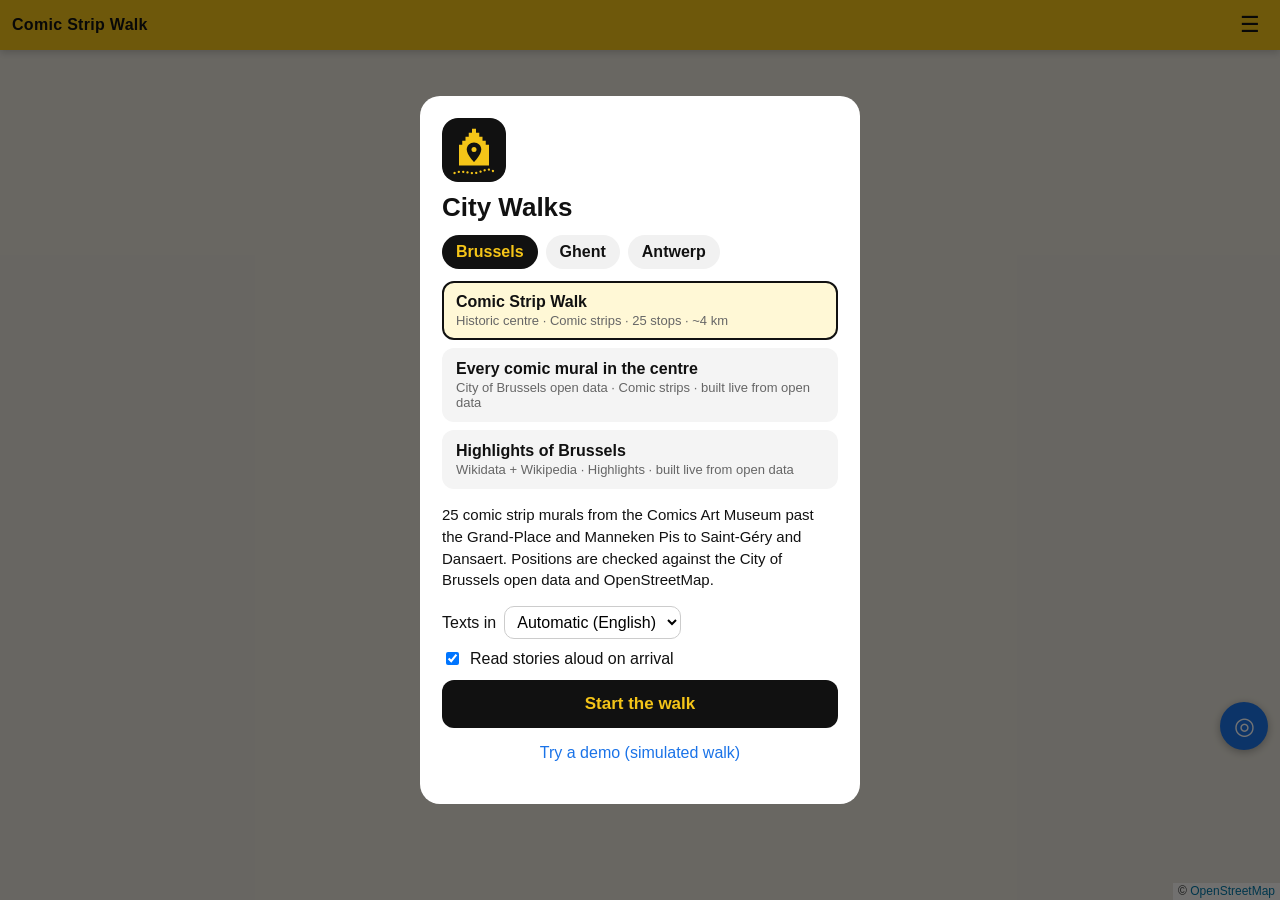
==== index.html @ b471d6e1 "Initial commit" ====
<!DOCTYPE html>
<html lang="en">
<head>
<meta charset="utf-8">
<meta http-equiv="Content-Security-Policy" content="default-src 'self'; script-src 'self'; style-src 'self'; img-src 'self' data: https://tile.openstreetmap.org https://commons.wikimedia.org https://upload.wikimedia.org https://opendata.brussels.be https://opendata.bruxelles.be https://data.stad.gent; connect-src 'self' https://tile.openstreetmap.org https://overpass-api.de https://overpass.kumi.systems https://nominatim.openstreetmap.org https://routing.openstreetmap.de https://www.wikidata.org https://query.wikidata.org https://*.wikipedia.org https://opendata.brussels.be https://opendata.bruxelles.be https://data.stad.gent; font-src 'self'; media-src 'none'; object-src 'none'; frame-src 'none'; worker-src 'self'; manifest-src 'self'; base-uri 'none'; form-action 'none'">
<meta name="referrer" content="strict-origin-when-cross-origin">
<meta name="viewport" content="width=device-width, initial-scale=1, viewport-fit=cover, maximum-scale=1">
<meta name="theme-color" content="#f5c518">
<meta name="apple-mobile-web-app-capable" content="yes">
<meta name="mobile-web-app-capable" content="yes">
<meta name="apple-mobile-web-app-status-bar-style" content="black-translucent">
<meta name="apple-mobile-web-app-title" content="City Walks">
<title>City Walks</title>
<link rel="manifest" href="manifest.webmanifest">
<link rel="icon" href="icon.svg" type="image/svg+xml">
<link rel="apple-touch-icon" href="icon-180.png">
<link rel="stylesheet" href="leaflet.css">
<link rel="stylesheet" href="app.css">
</head>
<body>
<div id="map"></div>

<header id="top">
  <div class="brand" id="brand">City Walks</div>
  <div id="progress" class="hidden">0 / 0</div>
  <button id="btnMenu" class="icon" aria-label="Menu">☰</button>
</header>

<div id="toast" class="hidden" role="status"></div>

<div id="fabs">
  <button id="btnLocate" class="fab on" aria-label="Follow my position">◎</button>
</div>

<section id="sheet" class="collapsed hidden">
  <div class="grab" id="grab"></div>
  <div id="nav">
    <div id="arrowWrap"><div id="arrow">➤</div></div>
    <div class="navtxt">
      <div id="navLabel">Next stop</div>
      <div id="navTitle">–</div>
      <div id="navDist">–</div>
    </div>
  </div>
  <div id="detail">
    <img id="dImg" class="hidden" alt="" referrerpolicy="strict-origin-when-cross-origin">
    <div id="dMeta"></div>
    <p id="dText"></p>
    <div id="dLinks" class="links"></div>
    <div class="row">
      <button id="btnPrev">‹ Prev</button>
      <button id="btnSpeak">🔊 Read</button>
      <button id="btnSeen">✓ Seen</button>
      <button id="btnNext">Next ›</button>
    </div>
  </div>
</section>

<div id="start" class="overlay">
  <div class="card">
    <div class="logo"><img src="icon.svg" alt=""></div>
    <h1 id="siteTitle">City Walks</h1>
    <div id="cityList" class="chips"></div>
    <div id="walkList" class="walks"><p class="small">Loading walks…</p></div>
    <p id="walkDesc"></p>
    <label class="chk">Texts in <select id="optLang"></select></label>
    <label class="chk"><input type="checkbox" id="optVoice" checked> Read stories aloud on arrival</label>
    <button id="btnStart" class="primary" disabled>Start the walk</button>
    <button id="btnDemo" class="link" disabled>Try a demo (simulated walk)</button>
    <div id="prep" class="small"></div>
  </div>
</div>

<div id="menu" class="overlay hidden">
  <div class="card">
    <h2>Stops</h2>
    <ol id="stopList"></ol>
    <label class="chk"><input type="checkbox" id="optVoice2"> Read aloud on arrival</label>
    <label class="chk"><input type="checkbox" id="optSights" checked> Alert me about sights on the way</label>
    <label class="chk">Texts in <select id="optLang2"></select></label>
    <div class="row">
      <button id="btnRefresh">Refresh walk data</button>
      <button id="btnReset">Reset progress</button>
    </div>
    <div class="row mt8">
      <button id="btnOtherWalk">Choose another walk</button>
      <button id="btnDebug">Debug log</button>
    </div>
    <p class="small">Open data from: map © <a href="https://www.openstreetmap.org/copyright" target="_blank" rel="noopener noreferrer">OpenStreetMap</a> contributors · texts <a href="https://www.wikipedia.org/" target="_blank" rel="noopener noreferrer">Wikipedia</a> (CC BY-SA) · places <a href="https://www.wikidata.org/" target="_blank" rel="noopener noreferrer">Wikidata</a> (CC0) · photos <a href="https://commons.wikimedia.org/" target="_blank" rel="noopener noreferrer">Wikimedia Commons</a> · <a href="https://opendata.brussels.be/" target="_blank" rel="noopener noreferrer">City of Brussels open data</a> · <a href="https://inventaris.onroerenderfgoed.be/" target="_blank" rel="noopener noreferrer">Flemish heritage inventory</a> · walking routes OSRM / FOSSGIS · addresses Nominatim</p>
    <button id="btnClose" class="primary">Close</button>
  </div>
</div>

<div id="debug" class="overlay hidden">
  <div class="card">
    <h2>Debug log</h2>
    <p class="small">Copy this and paste it into the chat with Claude. It contains your GPS positions, so don't post it publicly.</p>
    <textarea id="logText" readonly></textarea>
    <div class="row">
      <button id="btnCopyLog">Copy log</button>
      <button id="btnTestSpeech">Test speech</button>
      <button id="btnTestSources">Test data sources</button>
      <button id="btnClearLog">Clear</button>
    </div>
    <button id="btnCloseDebug" class="primary">Close</button>
  </div>
</div>

<script src="leaflet.js"></script>
<script src="util.js"></script>
<script src="sources.js"></script>
<script src="schema.js"></script>
<script src="app.js"></script>
</body>
</html>
---- leaflet.css ----
/* required styles */

.leaflet-pane,
.leaflet-tile,
.leaflet-marker-icon,
.leaflet-marker-shadow,
.leaflet-tile-container,
.leaflet-pane > svg,
.leaflet-pane > canvas,
.leaflet-zoom-box,
.leaflet-image-layer,
.leaflet-layer {
	position: absolute;
	left: 0;
	top: 0;
	}
.leaflet-container {
	overflow: hidden;
	}
.leaflet-tile,
.leaflet-marker-icon,
.leaflet-marker-shadow {
	-webkit-user-select: none;
	   -moz-user-select: none;
	        user-select: none;
	  -webkit-user-drag: none;
	}
/* Prevents IE11 from highlighting tiles in blue */
.leaflet-tile::selection {
	background: transparent;
}
/* Safari renders non-retina tile on retina better with this, but Chrome is worse */
.leaflet-safari .leaflet-tile {
	image-rendering: -webkit-optimize-contrast;
	}
/* hack that prevents hw layers "stretching" when loading new tiles */
.leaflet-safari .leaflet-tile-container {
	width: 1600px;
	height: 1600px;
	-webkit-transform-origin: 0 0;
	}
.leaflet-marker-icon,
.leaflet-marker-shadow {
	display: block;
	}
/* .leaflet-container svg: reset svg max-width decleration shipped in Joomla! (joomla.org) 3.x */
/* .leaflet-container img: map is broken in FF if you have max-width: 100% on tiles */
.leaflet-container .leaflet-overlay-pane svg {
	max-width: none !important;
	max-height: none !important;
	}
.leaflet-container .leaflet-marker-pane img,
.leaflet-container .leaflet-shadow-pane img,
.leaflet-container .leaflet-tile-pane img,
.leaflet-container img.leaflet-image-layer,
.leaflet-container .leaflet-tile {
	max-width: none !important;
	max-height: none !important;
	width: auto;
	padding: 0;
	}

.leaflet-container img.leaflet-tile {
	/* See: https://bugs.chromium.org/p/chromium/issues/detail?id=600120 */
	mix-blend-mode: plus-lighter;
}

.leaflet-container.leaflet-touch-zoom {
	-ms-touch-action: pan-x pan-y;
	touch-action: pan-x pan-y;
	}
.leaflet-container.leaflet-touch-drag {
	-ms-touch-action: pinch-zoom;
	/* Fallback for FF which doesn't support pinch-zoom */
	touch-action: none;
	touch-action: pinch-zoom;
}
.leaflet-container.leaflet-touch-drag.leaflet-touch-zoom {
	-ms-touch-action: none;
	touch-action: none;
}
.leaflet-container {
	-webkit-tap-highlight-color: transparent;
}
.leaflet-container a {
	-webkit-tap-highlight-color: rgba(51, 181, 229, 0.4);
}
.leaflet-tile {
	filter: inherit;
	visibility: hidden;
	}
.leaflet-tile-loaded {
	visibility: inherit;
	}
.leaflet-zoom-box {
	width: 0;
	height: 0;
	-moz-box-sizing: border-box;
	     box-sizing: border-box;
	z-index: 800;
	}
/* workaround for https://bugzilla.mozilla.org/show_bug.cgi?id=888319 */
.leaflet-overlay-pane svg {
	-moz-user-select: none;
	}

.leaflet-pane         { z-index: 400; }

.leaflet-tile-pane    { z-index: 200; }
.leaflet-overlay-pane { z-index: 400; }
.leaflet-shadow-pane  { z-index: 500; }
.leaflet-marker-pane  { z-index: 600; }
.leaflet-tooltip-pane   { z-index: 650; }
.leaflet-popup-pane   { z-index: 700; }

.leaflet-map-pane canvas { z-index: 100; }
.leaflet-map-pane svg    { z-index: 200; }

.leaflet-vml-shape {
	width: 1px;
	height: 1px;
	}
.lvml {
	behavior: url(#default#VML);
	display: inline-block;
	position: absolute;
	}


/* control positioning */

.leaflet-control {
	position: relative;
	z-index: 800;
	pointer-events: visiblePainted; /* IE 9-10 doesn't have auto */
	pointer-events: auto;
	}
.leaflet-top,
.leaflet-bottom {
	position: absolute;
	z-index: 1000;
	pointer-events: none;
	}
.leaflet-top {
	top: 0;
	}
.leaflet-right {
	right: 0;
	}
.leaflet-bottom {
	bottom: 0;
	}
.leaflet-left {
	left: 0;
	}
.leaflet-control {
	float: left;
	clear: both;
	}
.leaflet-right .leaflet-control {
	float: right;
	}
.leaflet-top .leaflet-control {
	margin-top: 10px;
	}
.leaflet-bottom .leaflet-control {
	margin-bottom: 10px;
	}
.leaflet-left .leaflet-control {
	margin-left: 10px;
	}
.leaflet-right .leaflet-control {
	margin-right: 10px;
	}


/* zoom and fade animations */

.leaflet-fade-anim .leaflet-popup {
	opacity: 0;
	-webkit-transition: opacity 0.2s linear;
	   -moz-transition: opacity 0.2s linear;
	        transition: opacity 0.2s linear;
	}
.leaflet-fade-anim .leaflet-map-pane .leaflet-popup {
	opacity: 1;
	}
.leaflet-zoom-animated {
	-webkit-transform-origin: 0 0;
	    -ms-transform-origin: 0 0;
	        transform-origin: 0 0;
	}
svg.leaflet-zoom-animated {
	will-change: transform;
}

.leaflet-zoom-anim .leaflet-zoom-animated {
	-webkit-transition: -webkit-transform 0.25s cubic-bezier(0,0,0.25,1);
	   -moz-transition:    -moz-transform 0.25s cubic-bezier(0,0,0.25,1);
	        transition:         transform 0.25s cubic-bezier(0,0,0.25,1);
	}
.leaflet-zoom-anim .leaflet-tile,
.leaflet-pan-anim .leaflet-tile {
	-webkit-transition: none;
	   -moz-transition: none;
	        transition: none;
	}

.leaflet-zoom-anim .leaflet-zoom-hide {
	visibility: hidden;
	}


/* cursors */

.leaflet-interactive {
	cursor: pointer;
	}
.leaflet-grab {
	cursor: -webkit-grab;
	cursor:    -moz-grab;
	cursor:         grab;
	}
.leaflet-crosshair,
.leaflet-crosshair .leaflet-interactive {
	cursor: crosshair;
	}
.leaflet-popup-pane,
.leaflet-control {
	cursor: auto;
	}
.leaflet-dragging .leaflet-grab,
.leaflet-dragging .leaflet-grab .leaflet-interactive,
.leaflet-dragging .leaflet-marker-draggable {
	cursor: move;
	cursor: -webkit-grabbing;
	cursor:    -moz-grabbing;
	cursor:         grabbing;
	}

/* marker & overlays interactivity */
.leaflet-marker-icon,
.leaflet-marker-shadow,
.leaflet-image-layer,
.leaflet-pane > svg path,
.leaflet-tile-container {
	pointer-events: none;
	}

.leaflet-marker-icon.leaflet-interactive,
.leaflet-image-layer.leaflet-interactive,
.leaflet-pane > svg path.leaflet-interactive,
svg.leaflet-image-layer.leaflet-interactive path {
	pointer-events: visiblePainted; /* IE 9-10 doesn't have auto */
	pointer-events: auto;
	}

/* visual tweaks */

.leaflet-container {
	background: #ddd;
	outline-offset: 1px;
	}
.leaflet-container a {
	color: #0078A8;
	}
.leaflet-zoom-box {
	border: 2px dotted #38f;
	background: rgba(255,255,255,0.5);
	}


/* general typography */
.leaflet-container {
	font-family: "Helvetica Neue", Arial, Helvetica, sans-serif;
	font-size: 12px;
	font-size: 0.75rem;
	line-height: 1.5;
	}


/* general toolbar styles */

.leaflet-bar {
	box-shadow: 0 1px 5px rgba(0,0,0,0.65);
	border-radius: 4px;
	}
.leaflet-bar a {
	background-color: #fff;
	border-bottom: 1px solid #ccc;
	width: 26px;
	height: 26px;
	line-height: 26px;
	display: block;
	text-align: center;
	text-decoration: none;
	color: black;
	}
.leaflet-bar a,
.leaflet-control-layers-toggle {
	background-position: 50% 50%;
	background-repeat: no-repeat;
	display: block;
	}
.leaflet-bar a:hover,
.leaflet-bar a:focus {
	background-color: #f4f4f4;
	}
.leaflet-bar a:first-child {
	border-top-left-radius: 4px;
	border-top-right-radius: 4px;
	}
.leaflet-bar a:last-child {
	border-bottom-left-radius: 4px;
	border-bottom-right-radius: 4px;
	border-bottom: none;
	}
.leaflet-bar a.leaflet-disabled {
	cursor: default;
	background-color: #f4f4f4;
	color: #bbb;
	}

.leaflet-touch .leaflet-bar a {
	width: 30px;
	height: 30px;
	line-height: 30px;
	}
.leaflet-touch .leaflet-bar a:first-child {
	border-top-left-radius: 2px;
	border-top-right-radius: 2px;
	}
.leaflet-touch .leaflet-bar a:last-child {
	border-bottom-left-radius: 2px;
	border-bottom-right-radius: 2px;
	}

/* zoom control */

.leaflet-control-zoom-in,
.leaflet-control-zoom-out {
	font: bold 18px 'Lucida Console', Monaco, monospace;
	text-indent: 1px;
	}

.leaflet-touch .leaflet-control-zoom-in, .leaflet-touch .leaflet-control-zoom-out  {
	font-size: 22px;
	}


/* layers control */

.leaflet-control-layers {
	box-shadow: 0 1px 5px rgba(0,0,0,0.4);
	background: #fff;
	border-radius: 5px;
	}
.leaflet-control-layers-toggle {
	background-image: url(images/layers.png);
	width: 36px;
	height: 36px;
	}
.leaflet-retina .leaflet-control-layers-toggle {
	background-image: url(images/layers-2x.png);
	background-size: 26px 26px;
	}
.leaflet-touch .leaflet-control-layers-toggle {
	width: 44px;
	height: 44px;
	}
.leaflet-control-layers .leaflet-control-layers-list,
.leaflet-control-layers-expanded .leaflet-control-layers-toggle {
	display: none;
	}
.leaflet-control-layers-expanded .leaflet-control-layers-list {
	display: block;
	position: relative;
	}
.leaflet-control-layers-expanded {
	padding: 6px 10px 6px 6px;
	color: #333;
	background: #fff;
	}
.leaflet-control-layers-scrollbar {
	overflow-y: scroll;
	overflow-x: hidden;
	padding-right: 5px;
	}
.leaflet-control-layers-selector {
	margin-top: 2px;
	position: relative;
	top: 1px;
	}
.leaflet-control-layers label {
	display: block;
	font-size: 13px;
	font-size: 1.08333em;
	}
.leaflet-control-layers-separator {
	height: 0;
	border-top: 1px solid #ddd;
	margin: 5px -10px 5px -6px;
	}

/* Default icon URLs */
.leaflet-default-icon-path { /* used only in path-guessing heuristic, see L.Icon.Default */
	background-image: url(images/marker-icon.png);
	}


/* attribution and scale controls */

.leaflet-container .leaflet-control-attribution {
	background: #fff;
	background: rgba(255, 255, 255, 0.8);
	margin: 0;
	}
.leaflet-control-attribution,
.leaflet-control-scale-line {
	padding: 0 5px;
	color: #333;
	line-height: 1.4;
	}
.leaflet-control-attribution a {
	text-decoration: none;
	}
.leaflet-control-attribution a:hover,
.leaflet-control-attribution a:focus {
	text-decoration: underline;
	}
.leaflet-attribution-flag {
	display: inline !important;
	vertical-align: baseline !important;
	width: 1em;
	height: 0.6669em;
	}
.leaflet-left .leaflet-control-scale {
	margin-left: 5px;
	}
.leaflet-bottom .leaflet-control-scale {
	margin-bottom: 5px;
	}
.leaflet-control-scale-line {
	border: 2px solid #777;
	border-top: none;
	line-height: 1.1;
	padding: 2px 5px 1px;
	white-space: nowrap;
	-moz-box-sizing: border-box;
	     box-sizing: border-box;
	background: rgba(255, 255, 255, 0.8);
	text-shadow: 1px 1px #fff;
	}
.leaflet-control-scale-line:not(:first-child) {
	border-top: 2px solid #777;
	border-bottom: none;
	margin-top: -2px;
	}
.leaflet-control-scale-line:not(:first-child):not(:last-child) {
	border-bottom: 2px solid #777;
	}

.leaflet-touch .leaflet-control-attribution,
.leaflet-touch .leaflet-control-layers,
.leaflet-touch .leaflet-bar {
	box-shadow: none;
	}
.leaflet-touch .leaflet-control-layers,
.leaflet-touch .leaflet-bar {
	border: 2px solid rgba(0,0,0,0.2);
	background-clip: padding-box;
	}


/* popup */

.leaflet-popup {
	position: absolute;
	text-align: center;
	margin-bottom: 20px;
	}
.leaflet-popup-content-wrapper {
	padding: 1px;
	text-align: left;
	border-radius: 12px;
	}
.leaflet-popup-content {
	margin: 13px 24px 13px 20px;
	line-height: 1.3;
	font-size: 13px;
	font-size: 1.08333em;
	min-height: 1px;
	}
.leaflet-popup-content p {
	margin: 17px 0;
	margin: 1.3em 0;
	}
.leaflet-popup-tip-container {
	width: 40px;
	height: 20px;
	position: absolute;
	left: 50%;
	margin-top: -1px;
	margin-left: -20px;
	overflow: hidden;
	pointer-events: none;
	}
.leaflet-popup-tip {
	width: 17px;
	height: 17px;
	padding: 1px;

	margin: -10px auto 0;
	pointer-events: auto;

	-webkit-transform: rotate(45deg);
	   -moz-transform: rotate(45deg);
	    -ms-transform: rotate(45deg);
	        transform: rotate(45deg);
	}
.leaflet-popup-content-wrapper,
.leaflet-popup-tip {
	background: white;
	color: #333;
	box-shadow: 0 3px 14px rgba(0,0,0,0.4);
	}
.leaflet-container a.leaflet-popup-close-button {
	position: absolute;
	top: 0;
	right: 0;
	border: none;
	text-align: center;
	width: 24px;
	height: 24px;
	font: 16px/24px Tahoma, Verdana, sans-serif;
	color: #757575;
	text-decoration: none;
	background: transparent;
	}
.leaflet-container a.leaflet-popup-close-button:hover,
.leaflet-container a.leaflet-popup-close-button:focus {
	color: #585858;
	}
.leaflet-popup-scrolled {
	overflow: auto;
	}

.leaflet-oldie .leaflet-popup-content-wrapper {
	-ms-zoom: 1;
	}
.leaflet-oldie .leaflet-popup-tip {
	width: 24px;
	margin: 0 auto;

	-ms-filter: "progid:DXImageTransform.Microsoft.Matrix(M11=0.70710678, M12=0.70710678, M21=-0.70710678, M22=0.70710678)";
	filter: progid:DXImageTransform.Microsoft.Matrix(M11=0.70710678, M12=0.70710678, M21=-0.70710678, M22=0.70710678);
	}

.leaflet-oldie .leaflet-control-zoom,
.leaflet-oldie .leaflet-control-layers,
.leaflet-oldie .leaflet-popup-content-wrapper,
.leaflet-oldie .leaflet-popup-tip {
	border: 1px solid #999;
	}


/* div icon */

.leaflet-div-icon {
	background: #fff;
	border: 1px solid #666;
	}


/* Tooltip */
/* Base styles for the element that has a tooltip */
.leaflet-tooltip {
	position: absolute;
	padding: 6px;
	background-color: #fff;
	border: 1px solid #fff;
	border-radius: 3px;
	color: #222;
	white-space: nowrap;
	-webkit-user-select: none;
	-moz-user-select: none;
	-ms-user-select: none;
	user-select: none;
	pointer-events: none;
	box-shadow: 0 1px 3px rgba(0,0,0,0.4);
	}
.leaflet-tooltip.leaflet-interactive {
	cursor: pointer;
	pointer-events: auto;
	}
.leaflet-tooltip-top:before,
.leaflet-tooltip-bottom:before,
.leaflet-tooltip-left:before,
.leaflet-tooltip-right:before {
	position: absolute;
	pointer-events: none;
	border: 6px solid transparent;
	background: transparent;
	content: "";
	}

/* Directions */

.leaflet-tooltip-bottom {
	margin-top: 6px;
}
.leaflet-tooltip-top {
	margin-top: -6px;
}
.leaflet-tooltip-bottom:before,
.leaflet-tooltip-top:before {
	left: 50%;
	margin-left: -6px;
	}
.leaflet-tooltip-top:before {
	bottom: 0;
	margin-bottom: -12px;
	border-top-color: #fff;
	}
.leaflet-tooltip-bottom:before {
	top: 0;
	margin-top: -12px;
	margin-left: -6px;
	border-bottom-color: #fff;
	}
.leaflet-tooltip-left {
	margin-left: -6px;
}
.leaflet-tooltip-right {
	margin-left: 6px;
}
.leaflet-tooltip-left:before,
.leaflet-tooltip-right:before {
	top: 50%;
	margin-top: -6px;
	}
.leaflet-tooltip-left:before {
	right: 0;
	margin-right: -12px;
	border-left-color: #fff;
	}
.leaflet-tooltip-right:before {
	left: 0;
	margin-left: -12px;
	border-right-color: #fff;
	}

/* Printing */

@media print {
	/* Prevent printers from removing background-images of controls. */
	.leaflet-control {
		-webkit-print-color-adjust: exact;
		print-color-adjust: exact;
		}
	}
---- app.css ----
:root{--y:#f5c518;--ink:#111;--bg:#fff;--mut:#666;--blue:#1a73e8;--green:#1e9e55;
  --st:env(safe-area-inset-top,0px);--sb:env(safe-area-inset-bottom,0px)}
*{box-sizing:border-box}
html,body{margin:0;height:100%;font-family:-apple-system,BlinkMacSystemFont,"Segoe UI",Roboto,sans-serif;color:var(--ink);overscroll-behavior:none}
#map{position:fixed;inset:0;background:#e8e4da}
button{font:inherit;cursor:pointer;border:0;border-radius:12px;padding:10px 12px;background:#eee;color:var(--ink)}
button:active{transform:scale(.97)}
.hidden{display:none!important}
#top{position:fixed;left:0;right:0;top:0;z-index:1000;display:flex;align-items:center;gap:10px;
  padding:calc(var(--st) + 8px) 12px 8px;background:var(--y);box-shadow:0 2px 8px rgba(0,0,0,.2)}
#top .brand{font-weight:800;letter-spacing:.3px;flex:1}
#progress{font-weight:700;background:#111;color:var(--y);border-radius:999px;padding:3px 10px;font-size:14px}
button.icon{background:transparent;font-size:22px;padding:4px 8px}
#toast{position:fixed;z-index:1001;left:12px;right:12px;top:calc(var(--st) + 60px);background:#111;color:#fff;
  border-radius:14px;padding:12px 14px;box-shadow:0 6px 20px rgba(0,0,0,.3);font-size:15px;line-height:1.35}
#toast b{color:var(--y)}
#toast .tmore{display:block;margin-top:6px;color:#9cf;font-size:13px}
#fabs{position:fixed;right:12px;z-index:999;bottom:calc(var(--sb) + 150px)}
.fab{width:48px;height:48px;border-radius:50%;background:#fff;box-shadow:0 2px 8px rgba(0,0,0,.3);font-size:24px;padding:0}
.fab.on{background:var(--blue);color:#fff}
#sheet{position:fixed;left:0;right:0;bottom:0;z-index:1000;background:var(--bg);border-radius:18px 18px 0 0;
  box-shadow:0 -4px 18px rgba(0,0,0,.25);padding:6px 14px calc(var(--sb) + 12px);max-height:72vh;overflow:auto;transition:max-height .25s}
#sheet.collapsed #detail{display:none}
.grab{width:44px;height:5px;border-radius:3px;background:#ccc;margin:2px auto 8px}
#nav{display:flex;align-items:center;gap:14px}
#arrowWrap{width:58px;height:58px;border-radius:50%;background:var(--y);display:flex;align-items:center;justify-content:center;flex:none}
#arrow{font-size:30px;transition:transform .3s;transform-origin:50% 50%}
#arrowWrap.here{background:var(--green);color:#fff}
.navtxt{min-width:0}
#navLabel{font-size:12px;color:var(--mut);text-transform:uppercase;letter-spacing:.5px}
#navTitle{font-weight:800;font-size:18px;white-space:nowrap;overflow:hidden;text-overflow:ellipsis}
#navDist{font-size:14px;color:var(--mut)}
#detail{margin-top:10px}
#dImg{width:100%;max-height:220px;object-fit:cover;border-radius:12px;background:#eee}
#dMeta{font-size:13px;color:var(--mut);margin-top:8px}
#dText{font-size:16px;line-height:1.45;margin:8px 0 12px}
.row{display:flex;gap:8px;flex-wrap:wrap}
.row button{flex:1;min-width:70px}
.overlay{position:fixed;inset:0;z-index:2000;background:rgba(0,0,0,.55);display:flex;align-items:center;justify-content:center;padding:16px}
.overlay .card{background:#fff;border-radius:20px;padding:22px;max-width:440px;width:100%;max-height:90vh;overflow:auto}
.logo{width:64px;height:64px;margin-bottom:10px}.logo img{width:64px;height:64px;border-radius:16px}
h1{margin:0;font-size:26px} h2{margin:2px 0 10px;font-size:16px;color:var(--mut);font-weight:600}
.card p{line-height:1.45}
.primary{display:block;width:100%;background:#111;color:var(--y);font-weight:800;font-size:17px;padding:14px;margin-top:12px}
.link{display:block;width:100%;background:none;color:var(--blue);margin-top:6px}
.chk{display:flex;gap:8px;align-items:center;margin:10px 0}
.small{font-size:12px;color:var(--mut);margin-top:10px}
#stopList{padding-left:22px;margin:0 0 10px}
#stopList li{padding:7px 0;border-bottom:1px solid #eee;cursor:pointer}
#stopList li.seen{color:#999;text-decoration:line-through}
#stopList li.cur{font-weight:800}
.pin{width:28px;height:28px;border-radius:50% 50% 50% 0;transform:rotate(-45deg);background:var(--y);border:2px solid #111;
  display:flex;align-items:center;justify-content:center;box-shadow:0 2px 4px rgba(0,0,0,.35)}
.pin span{transform:rotate(45deg);font-weight:800;font-size:12px}
.pin.seen{background:#bbb}
.pin.cur{background:#111}.pin.cur span{color:var(--y)}
.sight{width:14px;height:14px;border-radius:50%;background:#7b4fd6;border:2px solid #fff;box-shadow:0 1px 3px rgba(0,0,0,.4)}
.sight.live{background:#3a8dde}
.me{width:18px;height:18px;border-radius:50%;background:var(--blue);border:3px solid #fff;box-shadow:0 0 0 2px rgba(26,115,232,.4)}
.leaflet-top{top:calc(var(--st) + 52px)}
#logText{width:100%;height:45vh;font:11px/1.35 ui-monospace,Menlo,monospace;border:1px solid #ddd;border-radius:10px;padding:8px;margin-bottom:10px;white-space:pre}
.mt8{margin-top:8px}
.walks{display:flex;flex-direction:column;gap:8px;margin:12px 0}
.walk{text-align:left;background:#f4f4f4;border:2px solid transparent;display:flex;flex-direction:column;gap:2px}
.walk b{font-size:16px}
.walk span{font-size:13px;color:var(--mut)}
.walk.sel{border-color:#111;background:#fff8d6}
#walkDesc{font-size:15px}
button:disabled{opacity:.45}
.leaflet-popup-content a{color:var(--blue)}
.chips{display:flex;gap:8px;flex-wrap:wrap;margin:12px 0 4px}
.chip{border-radius:999px;padding:8px 14px;background:#f1f1f1;font-weight:700}
.chip.sel{background:#111;color:var(--y)}
.links{display:flex;flex-wrap:wrap;gap:6px 12px;font-size:12px;color:var(--mut);margin:-4px 0 12px}
.links a{color:var(--blue);text-decoration:none}
select{font:inherit;padding:6px 8px;border-radius:10px;border:1px solid #ccc;background:#fff}
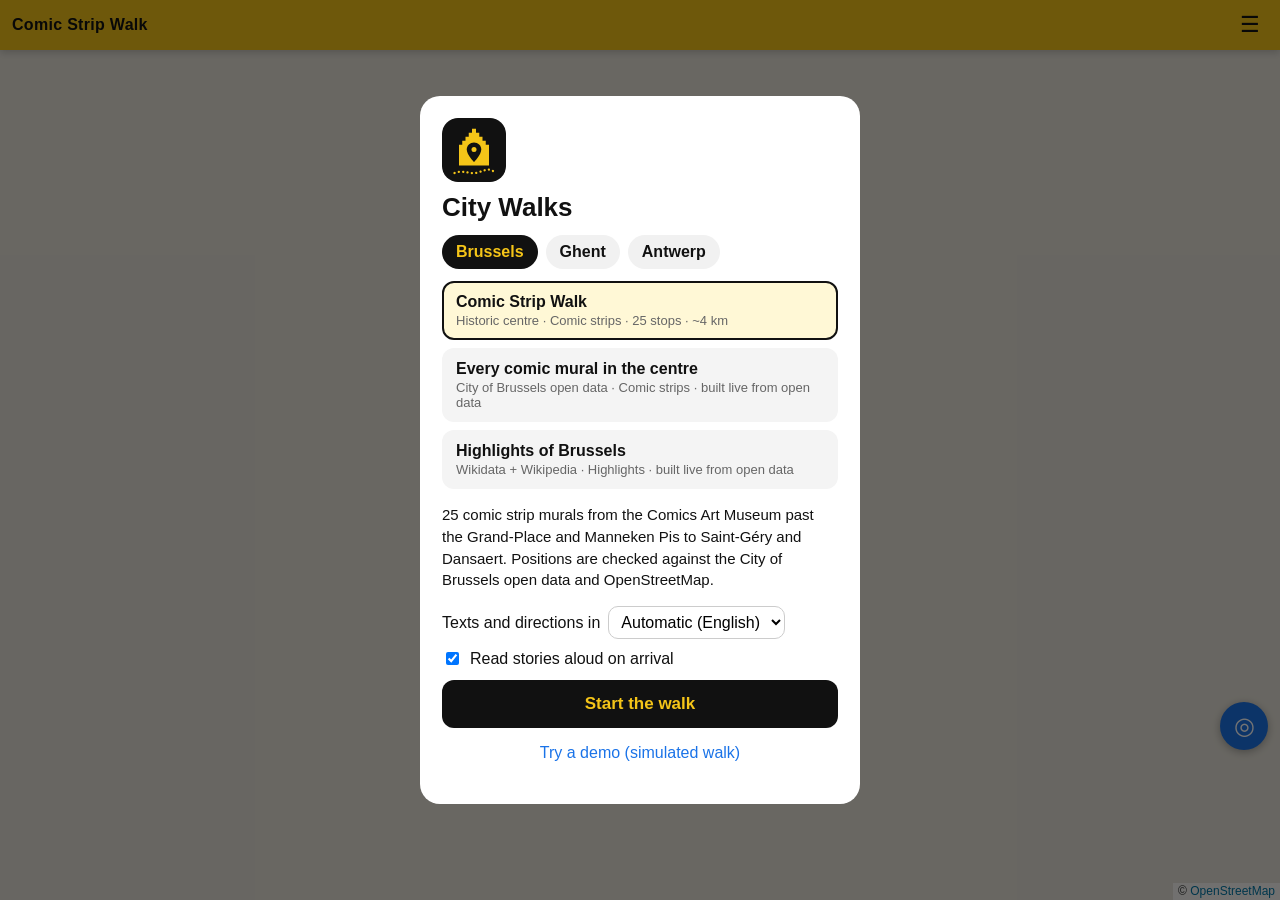
==== commit eaa918e1: "Add files via upload" ====
--- a/index.html
+++ b/index.html
@@ -2,7 +2,7 @@
 <html lang="en">
 <head>
 <meta charset="utf-8">
-<meta http-equiv="Content-Security-Policy" content="default-src 'self'; script-src 'self'; style-src 'self'; img-src 'self' data: https://tile.openstreetmap.org https://commons.wikimedia.org https://upload.wikimedia.org https://opendata.brussels.be https://opendata.bruxelles.be https://data.stad.gent; connect-src 'self' https://tile.openstreetmap.org https://overpass-api.de https://overpass.kumi.systems https://nominatim.openstreetmap.org https://routing.openstreetmap.de https://www.wikidata.org https://query.wikidata.org https://*.wikipedia.org https://opendata.brussels.be https://opendata.bruxelles.be https://data.stad.gent; font-src 'self'; media-src 'none'; object-src 'none'; frame-src 'none'; worker-src 'self'; manifest-src 'self'; base-uri 'none'; form-action 'none'">
+<meta http-equiv="Content-Security-Policy" content="default-src 'self'; script-src 'self'; style-src 'self'; img-src 'self' data: https://tile.openstreetmap.org https://commons.wikimedia.org https://upload.wikimedia.org https://opendata.brussels.be https://opendata.bruxelles.be https://data.stad.gent; connect-src 'self' https://tile.openstreetmap.org https://overpass-api.de https://overpass.private.coffee https://maps.mail.ru https://overpass.kumi.systems https://nominatim.openstreetmap.org https://routing.openstreetmap.de https://www.wikidata.org https://query.wikidata.org https://*.wikipedia.org https://opendata.brussels.be https://opendata.bruxelles.be https://data.stad.gent; font-src 'self'; media-src 'none'; object-src 'none'; frame-src 'none'; worker-src 'self'; manifest-src 'self'; base-uri 'none'; form-action 'none'">
 <meta name="referrer" content="strict-origin-when-cross-origin">
 <meta name="viewport" content="width=device-width, initial-scale=1, viewport-fit=cover, maximum-scale=1">
 <meta name="theme-color" content="#f5c518">
@@ -47,6 +47,8 @@
     <div id="dMeta"></div>
     <p id="dText"></p>
     <div id="dLinks" class="links"></div>
+    <button id="btnContinue" class="primary hidden">Continue ›</button>
+    <button id="btnGo" class="hidden">Walk here ›</button>
     <div class="row">
       <button id="btnPrev">‹ Prev</button>
       <button id="btnSpeak">🔊 Read</button>
@@ -63,7 +65,7 @@
     <div id="cityList" class="chips"></div>
     <div id="walkList" class="walks"><p class="small">Loading walks…</p></div>
     <p id="walkDesc"></p>
-    <label class="chk">Texts in <select id="optLang"></select></label>
+    <label class="chk">Texts and directions in <select id="optLang"></select></label>
     <label class="chk"><input type="checkbox" id="optVoice" checked> Read stories aloud on arrival</label>
     <button id="btnStart" class="primary" disabled>Start the walk</button>
     <button id="btnDemo" class="link" disabled>Try a demo (simulated walk)</button>
@@ -77,7 +79,9 @@
     <ol id="stopList"></ol>
     <label class="chk"><input type="checkbox" id="optVoice2"> Read aloud on arrival</label>
     <label class="chk"><input type="checkbox" id="optSights" checked> Alert me about sights on the way</label>
-    <label class="chk">Texts in <select id="optLang2"></select></label>
+    <label class="chk"><input type="checkbox" id="optSpeakNav"> Speak directions at turns</label>
+    <label class="chk"><input type="checkbox" id="optSound" checked> Sound and vibration at turns and stops</label>
+    <label class="chk">Texts and directions in <select id="optLang2"></select></label>
     <div class="row">
       <button id="btnRefresh">Refresh walk data</button>
       <button id="btnReset">Reset progress</button>
@@ -99,6 +103,7 @@
     <div class="row">
       <button id="btnCopyLog">Copy log</button>
       <button id="btnTestSpeech">Test speech</button>
+      <button id="btnTestCues">Test sound &amp; vibration</button>
       <button id="btnTestSources">Test data sources</button>
       <button id="btnClearLog">Clear</button>
     </div>
@@ -110,6 +115,8 @@
 <script src="util.js"></script>
 <script src="sources.js"></script>
 <script src="schema.js"></script>
+<script src="builder.js"></script>
+<script src="nav.js"></script>
 <script src="app.js"></script>
 </body>
 </html>
--- a/app.css
+++ b/app.css
@@ -74,3 +74,10 @@
 .links{display:flex;flex-wrap:wrap;gap:6px 12px;font-size:12px;color:var(--mut);margin:-4px 0 12px}
 .links a{color:var(--blue);text-decoration:none}
 select{font:inherit;padding:6px 8px;border-radius:10px;border:1px solid #ccc;background:#fff}
+#btnContinue{margin:4px 0 10px}
+#btnGo{display:block;width:100%;margin:4px 0 10px;background:#eef3fd;color:var(--blue);font-weight:700}
+#arrowWrap.soon{background:#111;color:var(--y)}
+#arrow{display:inline-block;line-height:1}
+#navTitle{white-space:normal;line-height:1.2}
+#sheet.arrived #navLabel{color:var(--green);font-weight:800}
+.offscreen{position:absolute;left:-9999px;top:0;width:1px;height:1px;overflow:hidden}
